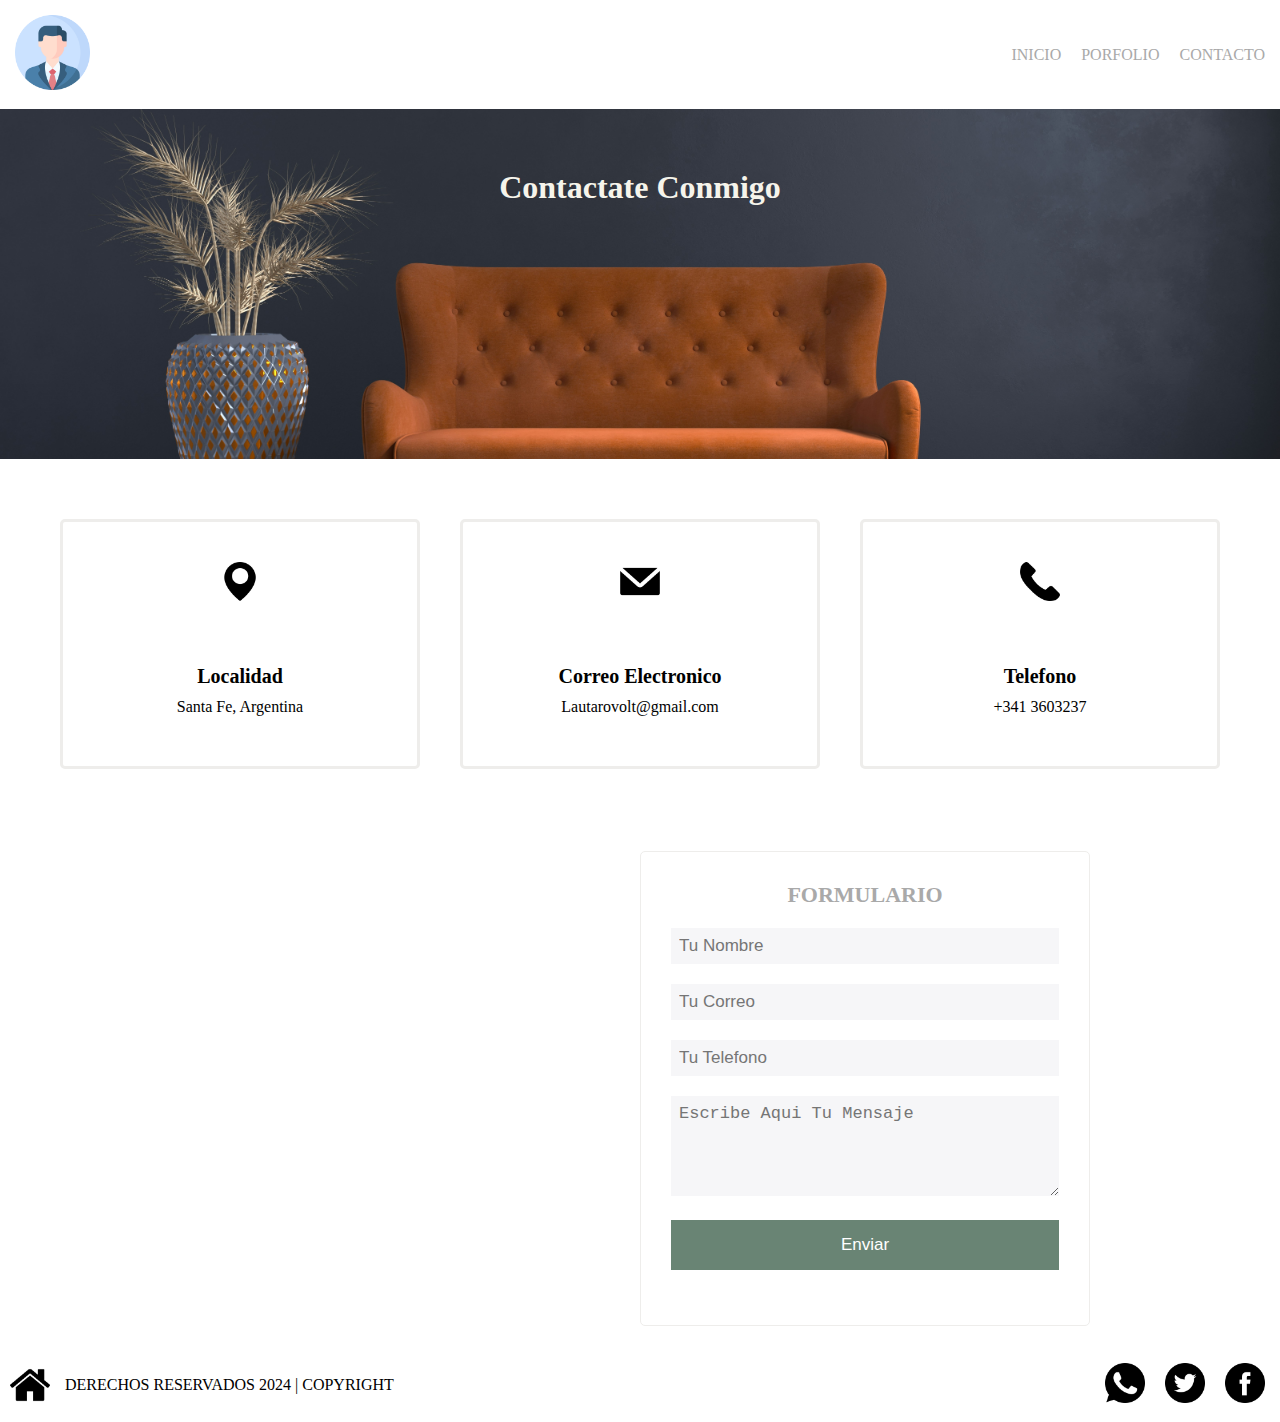
==== pages/contacto.html @ 1a922ec0 "primer uso de git en el proyecto" ====
<!DOCTYPE html>
<html lang="en">
<head>
    <meta charset="UTF-8">
    <meta name="viewport" content="width=device-width, initial-scale=1.0">
    <title>Contacto</title>
    <link rel="stylesheet" href="../css/estilos.css">
</head>
<body>
    <header>
        <div>
            <img src="../assets/Perfil.png" alt="Logo">
        </div>
        <nav>
            <ul>
                <li><a href="../index.html">Inicio</a></li>
                <li><a href="../pages/porfolio.html">Porfolio</a></li>
                <li><a href="#">Contacto</a></li>
            </ul>
        </nav>
    </header>
    <main>
        <section class="seccion-contacto">
            <h1>Contactate Conmigo</h1>
        </section>
        <section class="contenedor-contacto">
            <article class="imagenes-contacto">
                <div class="imagen-contacto">
                    <img src="../assets/Logo Localidad.png" alt="Logo Localidad">
                </div>
                <div class="info-contacto">
                    <h3>Localidad</h3>
                    <p>Santa Fe, Argentina</p>
                </div>
            </article>
            <article class="imagenes-contacto">
                <div class="imagen-contacto">
                    <img src="../assets/Logo Correo.png" alt="Logo Correo Electronico">
                </div>
                <div class="info-contacto">
                    <h3>Correo Electronico</h3>
                    <p>Lautarovolt@gmail.com</p>
                </div>
            </article>
            <article class="imagenes-contacto">
                <div class="imagen-contacto">
                    <img src="../assets/Logo Telefono.png" alt="Logo Telefono">
                </div>
                <div class="info-contacto">
                    <h3>Telefono</h3>
                    <p>+341 3603237</p>
                </div>
            </article>
        </section>
        <section class="formulario">
            <article>
                <iframe src="https://www.google.com/maps/embed?pb=!1m18!1m12!1m3!1d3348.423178170057!2d-60.65521032413489!3d-32.93983507154502!2m3!1f0!2f0!3f0!3m2!1i1024!2i768!4f13.1!3m3!1m2!1s0x95b7ab476f01bbc5%3A0xeac642ffeb2e8c0f!2sBlvd.%20Oro%C3%B1o%20480%2C%20S2000%20Rosario%2C%20Santa%20Fe!5e0!3m2!1ses!2sar!4v1725413335320!5m2!1ses!2sar" width="450" height="475" style="border:0;" allowfullscreen="" loading="lazy" referrerpolicy="no-referrer-when-downgrade"></iframe>
            </article>
            <article>
                <form action="">
                    <h2>Formulario</h2>
                    <input type="text" name="Tu Nombre" placeholder="Tu Nombre">
                    <input type="text" name="Tu Correo" placeholder="Tu Correo">
                    <input type="text" name="Tu Telefono" placeholder="Tu Telefono">
                    <textarea name="Tu Mensaje" placeholder="Escribe Aqui Tu Mensaje"></textarea>
                    <input type="button" value="Enviar" id="boton">
                </form>
            </article>
        </section>
    </main>
    <footer>
        <article class="articuloFooter">
            <img src="../assets/Logo.png" alt="Logo">
            <p>Derechos Reservados 2024 | Copyright</p>
        </article>
        <article>
            <ul class="iconos">
                <li><a href="https://web.whatsapp.com"><img src="../assets/Icono WhatsApp.png" alt="WhatsApp"></a></li>
                <li><a href="https://x.com/home"><img src="../assets/Icono Twitter.png" alt="Twitter"></a></li>
                <li><a href="https://www.instagram.com"><img src="../assets/Icono Facebook.png" alt="Facebook"></a></li>
            </ul>
        </article>
    </footer>
</body>
</html>
---- css/estilos.css ----
* {
    margin: 0;
    padding: 0;
    box-sizing: border-box;
}
header {
    display: flex;
    flex-direction: row;
    flex-wrap: nowrap;
    justify-content: space-between;
}
header div img {
    height: 75px;
    margin: 15px;
}
nav {
    align-self: center;
}
nav ul {
    display: flex;
    flex-direction: row;
    flex-wrap: nowrap;
    margin: 5px;
}
nav ul li {
    list-style-type: none;
    text-transform: uppercase;
    padding: 10px;
}
nav ul li a {
    text-decoration: none;
    color: #A9A9A9;
}
nav ul li a:hover {
    cursor: pointer;
    color: black;
}

.presentacion {
    display: flex;
    background-color: #E9E9E9;
}
.presentacion-info {
    text-align: center;
    margin: 30px;
    padding: 10px;
}
.presentacion-info h2 {
    color: #E8B86D;
    text-transform: uppercase;
    font-weight: bold;
    padding: 10px;
}
.presentacion-info p {
    padding: 15px;
    font-size: 20px;
}
.presentacion-info button {
    background-color: black;
    color: white;
    text-transform: uppercase;
    margin: 5px;
    padding: 10px;
    border: 1px solid black;
}
.presentacion-info button:hover {
    cursor: pointer;
    background-color: #222831;
}
.presentacion-imagen img {
    width: 400px;
    height: 450px;
    object-fit: cover;
    border-radius: 5px;
}

.titulo-sumario h2 {
    color: #E8B86D;
    text-transform: uppercase;
    margin: 15px;
    padding: 5px;
    border-bottom: 1px solid #E9E9E9;
}

.info-sumario {
    display: flex;
    flex-direction: row;
    flex-wrap: nowrap;
}
.info-sumario div h3 {
    padding: 15px;
    margin: 5px;
    text-transform: uppercase;
}
.info-sumario div p {
    padding: 20px 20px;
    font-size: 18px;
}

.titulo-estudios {
    background-color: #D8D8D8;
    color: #E8B86D;
    text-align: center;
    text-transform: uppercase;
    margin: 11px;
    padding: 20px 20px;
}

.contenedor-carreras {
    display: flex;
    flex-direction: row;
    flex-wrap: nowrap;
    justify-content: space-between;
    background-color: #E9E9E9;
    margin: 10px;
    padding: 30px 30px;
}
.imagenes {
    width: 250px;
    height: 300px;
    border-radius: 5px;
    margin: 5px;
    background-color: rgba(211, 211, 211, 0.240);
    box-shadow: 5px 5px 10px rgba(0, 0, 0, 0.440);
}
.imagenes .card-imagen {
    width: 100%;
    height: 60%;
}
.imagenes .card-imagen img {
    width: 100%;
    height: 100%;
    object-fit: cover;
}
.imagenes .card-info {
    text-align: center;
    padding: 30px;
}
.imagenes .card-info h3 {
    text-transform: uppercase;
}
.imagenes .card-info button {
    margin: 10px;
    padding: 5px;
    background-color: black;
    border: 1px solid black;
    border-radius: 4px;
}
.imagenes .card-info button:hover {
    cursor: pointer;
    background-color: #222831;
    color: #E9E9E9;
}
.imagenes .card-info button a {
    text-decoration: none;
    color: white;
}

footer {
    display: flex;
    flex-direction: row;
    flex-wrap: nowrap;
    justify-content: space-between;
    padding-top: 20px;
}
.articuloFooter {
    display: flex;
    flex-direction: row;
    flex-wrap: nowrap;
    align-items: center;
}
.articuloFooter img {
    margin: 10px;
}
.articuloFooter p {
    text-transform: uppercase;
}
footer article img {
    height: 40px;
}
.iconos {
    display: flex;
    flex-direction: row;
    flex-wrap: nowrap;
    margin: 5px;
}
.iconos li {
    list-style-type: none;
    padding: 10px;
}


/* --- PORFOLIO ---*/
.introduccion-porfolio {
    background-image: url(../assets/Imagen\ Porfolio\ 2.jpg);
    background-position: center;
    background-size: cover;
    background-attachment: local;
    height: 350px;
    color: white;
}
.introduccion-porfolio h1 {
    font-size: 25px;
    font-weight: bold;
    width: 50%;
    margin: 5px;
    padding: 10px;
}
.introduccion-porfolio p {
    font-size: 18px;
    width: 30%;
    margin: 15px;
}
.introduccion-porfolio button {
    background-color: #102C50;
    color: white;
    margin: 15px;
    padding: 10px;
    border: #102C50;
}
.introduccion-porfolio button:hover {
    cursor: pointer;
    background-color: #405D70;
}
.contenedor-porfolio {
    display: flex;
    flex-direction: row;
    flex-wrap: nowrap;
    justify-content: space-evenly;
    margin-top: 25px;
    margin-bottom: 25px;
}
.imagenes-porfolio {
    width: 300px;
    height: 275px;
    margin: 5px;
    text-align: center;
    border: 1px solid #E9E9E9;
    border-radius: 5px;
}
.imagenes-porfolio .imagen-porfolio {
    margin-top: 5px;
}
.imagenes-porfolio .imagen-porfolio img {
    width: 25%;
    height: 25%;
    object-fit: cover;
}
.imagenes-porfolio .info-porfolio {
    padding: 10px;
}
.imagenes-porfolio .info-porfolio h3 {
    padding: 10px;
}
.imagenes-porfolio .info-porfolio p {
    padding: 10px;
}
.imagenes-porfolio .info-porfolio button {
    margin: 2px;
    padding: 7px;
    background-color: #102C50;
    color: white;
    border: 1px solid #102C50;
    border-radius: 5px;
}
.imagenes-porfolio .info-porfolio button:hover {
    cursor: pointer;
}
.estudiosUniversitarios {
    display: flex;
    flex-direction: row;
    flex-wrap: nowrap;
    text-align: center;
    align-items: center;
    height: 350px;
    margin: 20px;
}
.estudiosUniversitarios .uca {
    background-color: #DDDDDD;
    padding: 20px;
    border: 1px solid #E9E9E9;
}
.estudiosUniversitarios .uca h3 {
    font-size: 22px;
    font-weight: bold;
    padding: 10px;
}
.estudiosUniversitarios .uca p {
    font-size: 18px;
    padding: 10px 10px;
}
.estudiosUniversitarios .siglo {
    background-color: #B0C5A4;
    padding: 20px;
    border: 1px solid #E9E9E9;
}
.estudiosUniversitarios .siglo h3 {
    font-size: 22px;
    font-weight: bold;
    padding: 10px;
}
.estudiosUniversitarios .siglo p {
    font-size: 18px;
    padding: 10px 10px;
}
.titulo-parrafo-coderhouse {
    text-align: center;
}
.titulo-parrafo-coderhouse h2, p {
    padding: 5px;
}
.titulo-parrafo-coderhouse h2 {
    text-transform: uppercase;
}
.titulo-parrafo-coderhouse p {
    font-size: 18px;
    font-style: oblique;
}
.coderhouse {
    display: grid;
    grid-template-columns: 2fr 2fr 2fr;
    justify-items: center;
    gap: 15px;
    margin-top: 20px;
}
.contenedor-cursos {
    width: 250px;
    height: 225px;
    border: 1px solid #DDDDDD;
}
.contenedor-cursos:hover {
    cursor: pointer;
    background-color: #222831;
    color: white;
}
.contenedor-cursos .info-cursos {
    display: flex;
    flex-direction: row;
    flex-wrap: nowrap;
    align-items: center;
}
.contenedor-cursos .info-cursos img {
    width: 20%;
    height: 20%;
    object-fit: contain;
    margin: 5px;
}
.contenedor-cursos .info-cursos h3 {
    margin-left: 5px;
}
.contenedor-cursos .parrafo-cursos {
    margin: 10px;
    text-align: center;
}


/* --- CONTACTO --- */
.seccion-contacto {
    height: 350px;
    background-image: url(../assets/Imagen\ Contacto\ 2.jpg);
    background-position: center;
    background-size: cover;
    background-attachment: scroll;
}
.seccion-contacto h1{
    color: #F6F4EB;
    font-weight: bold;
    text-align: center;
    padding: 60px;
}
.contenedor-contacto {
    display: flex;
    flex-direction: row;
    flex-wrap: nowrap;
    justify-content: space-between;
    margin: 10px;
    padding: 30px;
}
.imagenes-contacto {
    width: 450px;
    height: 250px;
    border-radius: 5px;
    margin: 20px;
    padding: 40px;
    border: 3px solid #EEEDEB;
}
.imagenes-contacto:hover {
    cursor: pointer;
    background-color: #222831;
    color: #A9A9A9;
}
.imagenes-contacto .imagen-contacto {
    width: 100%;
    height: 60%;
    text-align: center;
}
.imagenes-contacto .imagen-contacto img {
    width: 40%;
    height: 40%;
    object-fit: contain;
}
.imagenes-contacto .info-contacto {
    text-align: center;
}
.imagenes-contacto .info-contacto h3 {
    font-weight: bold;
    font-size: 20px;
    padding: 5px;
}
.imagenes-contacto .info-contacto p {
    text-align: center;
    padding: 5px;
}
.formulario {
    display: flex;
    flex-direction: row;
    flex-wrap: nowrap;
    justify-content: center;
    align-items: center;
}
iframe {
    margin-top: 20px;
}
form {
    width: 450px;
    height: 475px;
    margin: auto;
    padding: 30px 30px;
    margin-top: 20px;
    box-sizing: border-box;
    border-radius: 5px;
    border: 1px solid #EEEDEB;
}
form h2 {
    color: #A9A9A9;
    text-transform: uppercase;
    text-align: center;
    font-size: 22px;
    margin-bottom: 20px;
}
input, textarea {
    background-color: #F6F6F8;
    width: 100%;
    margin-bottom: 20px;
    padding: 8px;
    box-sizing: border-box;
    font-size: 17px;
    border: none;
}
textarea {
    min-height: 100px;
    max-height: 200px;
    min-width: 100%;
}
#boton {
    padding: 15px;
    background-color: #698474;
    color: white;
}
#boton:hover {
    cursor: pointer;
    background-color: #43766C;
}


/* --- MEDIA QUERIES INDEX --- */
@media (max-width:768px){
    .presentacion-info {
        margin: 20px;
    }
    .presentacion-info h2 {
        font-size: 22px;
    }
    .presentacion-info p {
        font-size: 18px;
        padding: 10px;
    }
    .presentacion-info button {
        padding: 8px;
    }
    .titulo-sumario h2 {
        font-size: 22px;
    }
    .titulo-estudios {
        background-color: transparent;
    }
    .titulo-estudios h2 {
        font-size: 22px;
    }
    .contenedor-carreras {
        display: grid;
        justify-content: center;
        background-color: transparent;
        padding: 20px 20px;
    }
    .imagenes {
        width: 200px;
        height: 250px;
    }
    .imagenes .card-info {
        padding: 20px;
    }
    .imagenes .card-info h3 {
        font-size: 16px;
    }
    .iconos li {
        padding: 5px;
    }
}

@media (min-width:426px) and (max-width:696px){
    header div img {
        margin: 10px;
        height: 65px;
    }
    nav ul li {
        padding: 5px;
    }
    .presentacion-info {
        margin: 15px;
        padding: 5px;
    }
    .presentacion-info h2 {
        font-size: 20px;
    }
    .presentacion-info p {
        font-size: 17px;
    }
    .presentacion-info button {
        font-size: 12px;
    }
    .presentacion-imagen img {
        display: none;
    }
    .titulo-sumario h2 {
        font-size: 20px;
        margin: 10px;
    }
    .info-sumario div h3 {
        font-size: 18px;
        padding: 10px;
    }
    .info-sumario div p {
        font-size: 17px;
        padding: 15px 15px;
    }
    .titulo-estudios {
        margin: 10px;
    }
    .titulo-estudios h2 {
        font-size: 20px;
    }
    .contenedor-carreras {
        padding: 15px 15px;
    }
    .imagenes .card-info {
        padding: 15px;
    }
    footer article img {
        height: 35px;
    }
    .articuloFooter p {
        font-size: 15px;
    }
}

@media (max-width:425px){
    header div img {
        margin: 10px;
        height: 55px;
    }
    nav ul li {
        font-size: 14px;
        padding: 5px;
    }
    .presentacion-info {
        margin: 10px;
        padding: 5px;
    }
    .presentacion-info h2 {
        font-size: 18px;
    }
    .presentacion-info p {
        font-size: 15px;
    }
    .presentacion-info button {
        font-size: 10px;
        background-color: #E8B86D;
        border: #E8B86D;
    }
    .presentacion-info button:hover {
        background-color: black;
    }
    .presentacion-imagen img {
        display: none;
    }
    .titulo-sumario {
        text-align: center;
        padding-top: 5px;
    }
    .titulo-sumario h2 {
        font-size: 18px;
        margin: 10px;
    }
    .info-sumario div h3 {
        font-size: 16px;
        padding: 10px;
        text-align: center;
    }
    .info-sumario div p {
        font-size: 15px;
        padding: 10px 10px;
        text-align: center;
    }
    .titulo-estudios {
        margin: 10px;
    }
    .titulo-estudios h2 {
        font-size: 18px;
    }
    .contenedor-carreras {
        padding: 10px 10px;
    }
    .imagenes {
        width: 175px;
        height: 225px;
    }
    .imagenes .card-info {
        padding: 15px;
    }
    .imagenes .card-info h3 {
        font-size: 14px;
    }
    .imagenes .card-info button:hover {
        background-color: #E8B86D;
        border: #E8B86D;
    }
    .imagenes .card-info button a {
        font-size: 12px;
    }
    footer {
        flex-direction: column-reverse;
        align-items: center;
    }
    footer article img {
        height: 30px;
    }
    .articuloFooter p {
        font-size: 14px;
    }
}

@media (max-width:320px){
    .info-sumario {
        flex-direction: column;
    }
    .articuloFooter img {
        display: none;
    }
}

/* --- MEDIA QUERIES PORFOLIO ---*/
@media (max-width:768px){
    .introduccion-porfolio {
        height: 325px;
    }
    .introduccion-porfolio h1 {
        font-size: 22px;
        width: 40%;
    }
    .introduccion-porfolio p {
        margin: 10px;
    }
    .imagenes-porfolio {
        width: 275px;
        height: 250px;
    }
    .imagenes-porfolio .imagen-porfolio img {
        width: 20%;
        height: 20%;
    }
    .imagenes-porfolio .info-porfolio {
        padding: 5px;
    }
    .imagenes-porfolio .info-porfolio h3 {
        padding: 5px;
    }
    .imagenes-porfolio .info-porfolio button {
        padding: 5px;
    }
    .estudiosUniversitarios {
        flex-direction: column;
        height: 450px;
        margin: 5px;
    }
    .estudiosUniversitarios .uca {
        padding: 15px;
    }
    .estudiosUniversitarios .siglo {
        background-color: #295F98;
        color: white;
        padding: 15px;
    }
    .titulo-parrafo-coderhouse h2 {
        font-size: 22px;
    }
    .coderhouse {
        grid-template-columns: 3fr 3fr;
        gap: 10px;
    }
    .contenedor-cursos {
        width: 225px;
        height: 200px;
    }
    .contenedor-cursos .info-cursos {
        justify-content: center;
    }
    .contenedor-cursos .info-cursos h3 {
        font-size: 18px;
    }
}

@media (min-width:626px) and (max-width:726px){
    .introduccion-porfolio h1 {
        font-size: 20px;
        width: 35%;
    }
    .introduccion-porfolio button {
        margin: 10px;
        margin-left: 15px;
    }
    .contenedor-porfolio {
        flex-direction: column;
        align-items: center;
    }
    .imagenes-porfolio {
        width: 250px;
        height: 225px;
    }
    .imagenes-porfolio .info-porfolio p {
        padding: 5px;
    }
    .estudiosUniversitarios {
        height: 400px;
    }
    .estudiosUniversitarios .uca {
        padding: 10px;
    }
    .estudiosUniversitarios .siglo {
        padding: 10px;
    }
    .estudiosUniversitarios .uca h3 {
        font-size: 20px;
        padding: 5px;
    }
    .estudiosUniversitarios .uca p {
        font-size: 17px;
        padding: 5px 5px;
    }
    .estudiosUniversitarios .siglo h3 {
        font-size: 20px;
        padding: 5px;
    }
    .estudiosUniversitarios .siglo p {
        font-size: 17px;
        padding: 5px 5px;
    }
}

@media (min-width:426px) and (max-width:625px){
    .introduccion-porfolio h1 {
        width: 100%;
        text-align: center;
    }
    .introduccion-porfolio button {
        display: none;
    }
    .introduccion-porfolio p {
        display: none;
    }
    .contenedor-porfolio {
        flex-direction: column;
        align-items: center;
    }
    .imagenes-porfolio {
        width: 250px;
        height: 225px;
    }
    .imagenes-porfolio .info-porfolio p {
        padding: 5px;
    }
    .estudiosUniversitarios {
        display: none;
    }
}

@media (max-width:425px){
    .introduccion-porfolio {
        height: 275px;
    }
    .introduccion-porfolio h1 {
        display: none;
    }
    .introduccion-porfolio button {
        display: none;
    }
    .introduccion-porfolio p {
        display: none;
    }
    .contenedor-porfolio {
        flex-direction: column;
        align-items: center;
    }
    .imagenes-porfolio {
        width: 225px;
        height: 225px;
    }
    .imagenes-porfolio .info-porfolio h3 {
        font-size: 18px;
    }
    .imagenes-porfolio .info-porfolio p {
        font-size: 15px;
        padding: 5px;
    }
    .imagenes-porfolio .info-porfolio button {
        font-size: 12px;
    }
    .estudiosUniversitarios {
        display: none;
    }
    .titulo-parrafo-coderhouse h2 {
        font-size: 20px;
    }
    .titulo-parrafo-coderhouse p {
        font-size: 16px;
    }
    .coderhouse {
        gap: 5px;
    }
    .contenedor-cursos {
        width: 200px;
    }
    .contenedor-cursos .parrafo-cursos {
        margin: 5px;
    }
    .contenedor-cursos .parrafo-cursos p {
        font-size: 15px;
    }
}

/* --- MEDIA QUERIES CONTACTO --- */
@media (min-width:769px) and (max-width:929px){
    .contenedor-contacto {
        padding: 25px;
    }
    .imagenes-contacto {
        width: 400px;
        height: 200px;
    }
    .formulario {
        flex-direction: column;
    }
}

@media (max-width:768px){
    .contenedor-contacto {
        padding: 25px;
    }
    .imagenes-contacto {
        width: 400px;
        height: 200px;
    }
    .formulario {
        flex-direction: column;
    }
    .formulario article iframe {
        height: 400px;
    }
    .formulario input, textarea {
        margin-bottom: 15px;
    }
    .formulario article form {
        height: 400px;
        padding: 15px 15px;
    }
    #boton {
        padding: 5px;
    }
}

@media (min-width:667px) and (max-width:767px){
    .contenedor-contacto {
        flex-direction: column;
        align-items: center;
        margin: 0;
    }
    .imagenes-contacto {
        padding: 30px; 
    }
}

@media (min-width:426px) and (max-width:666px){
    .seccion-contacto {
        height: 300px;
    }
    .seccion-contacto h1 {
        font-size: 22px;
    }
    .contenedor-contacto {
        flex-direction: column;
        align-items: center;
        margin: 0;
        padding: 20px;
    }
    .imagenes-contacto {
        width: 350px;
        height: 200px;
        padding: 25px;
    }
    .formulario {
        flex-direction: column;
    }
    .formulario article iframe {
        height: 350px;
    }
    .formulario input, textarea {
        font-size: 16px;
        margin-bottom: 10px;
    }
    .formulario article form {
        height: 375px;
        padding: 15px 15px;
    }
    #boton {
        padding: 5px;
    }
}

@media (min-width:426px) and (max-width:526px) {
    .formulario article iframe {
        display: none;
    }
    .formulario article form {
        margin-top: 10px;
    }
}

@media (max-width:425px){
    .seccion-contacto {
        height: 250px;
    }
    .seccion-contacto h1 {
        font-size: 20px;
        padding: 40px;
    }
    .contenedor-contacto {
        flex-direction: column;
        align-items: center;
        margin: 0;
        padding: 20px;
    }
    .imagenes-contacto {
        width: 300px;
        height: 175px;
        padding: 20px;
    }
    .imagenes-contacto .imagen-contacto {
        height: 50%;
    }
    .imagenes-contacto .info-contacto h3 {
        font-size: 20px;
    }
    .formulario {
        flex-direction: column;
    }
    .formulario article iframe {
        display: none;
    }
    .formulario input, textarea {
        font-size: 16px;
        margin-bottom: 10px;
    }
    .formulario article form {
        height: 350px;
        width: 400px;
        padding: 10px 10px;
        margin-top: 10px;
    }
    .formulario form h2 {
        font-size: 20px;
    }
    .formulario input, textarea {
        font-size: 15px;
    }
    #boton {
        padding: 5px;
    }
}

@media (max-width:375px){
    .seccion-contacto {
        height: 200px;
    }
    .seccion-contacto h1 {
        display: none;
    }
    .imagenes-contacto {
        width: 250px;
        height: 150px;
    }
    .imagenes-contacto .info-contacto h3 {
        font-size: 18px;
    }
    .imagenes-contacto .info-contacto p {
        font-size: 15px;
    }
    .formulario article form {
        height: 330px;
        width: 350px;
        margin-top: 0;
    }
    .formulario article form h2 {
        font-size: 18px;
    }
    .formulario input, textarea {
        font-size: 14px;
    }
    .formulario button {
        font-size: 14px;
    }
}
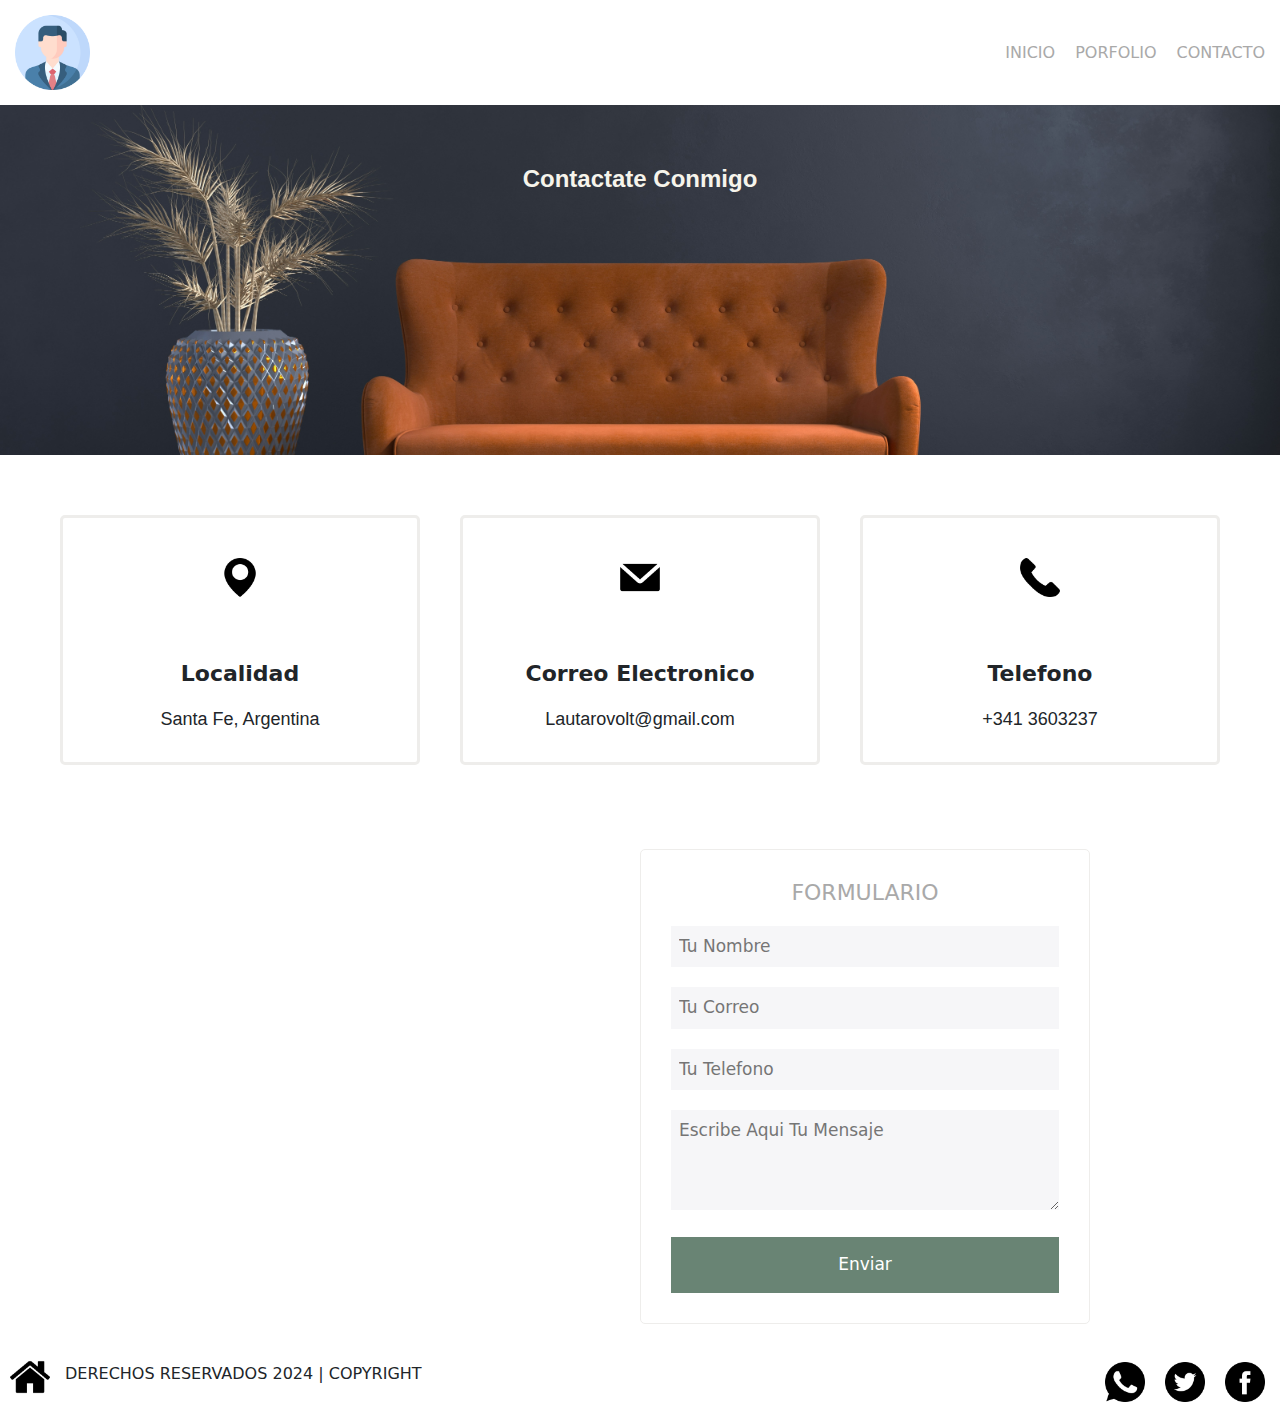
==== commit bc2d8eed: "proyecto curriculum vitae  con cambios de bootstrap" ====
--- a/pages/contacto.html
+++ b/pages/contacto.html
@@ -4,6 +4,7 @@
     <meta charset="UTF-8">
     <meta name="viewport" content="width=device-width, initial-scale=1.0">
     <title>Contacto</title>
+    <link href="https://cdn.jsdelivr.net/npm/bootstrap@5.3.3/dist/css/bootstrap.min.css" rel="stylesheet" integrity="sha384-QWTKZyjpPEjISv5WaRU9OFeRpok6YctnYmDr5pNlyT2bRjXh0JMhjY6hW+ALEwIH" crossorigin="anonymous">
     <link rel="stylesheet" href="../css/estilos.css">
 </head>
 <body>
@@ -81,5 +82,7 @@
             </ul>
         </article>
     </footer>
+    <script src="https://cdn.jsdelivr.net/npm/@popperjs/core@2.11.8/dist/umd/popper.min.js" integrity="sha384-I7E8VVD/ismYTF4hNIPjVp/Zjvgyol6VFvRkX/vR+Vc4jQkC+hVqc2pM8ODewa9r" crossorigin="anonymous"></script>
+    <script src="https://cdn.jsdelivr.net/npm/bootstrap@5.3.3/dist/js/bootstrap.min.js" integrity="sha384-0pUGZvbkm6XF6gxjEnlmuGrJXVbNuzT9qBBavbLwCsOGabYfZo0T0to5eqruptLy" crossorigin="anonymous"></script>
 </body>
 </html>--- a/css/estilos.css
+++ b/css/estilos.css
@@ -33,7 +33,8 @@
 }
 nav ul li a:hover {
     cursor: pointer;
-    color: black;
+    color: #E8B86D;
+    text-decoration: underline;
 }
 
 .presentacion {
@@ -48,16 +49,20 @@
 .presentacion-info h2 {
     color: #E8B86D;
     text-transform: uppercase;
-    font-weight: bold;
+    font-family: 'Gill Sans', 'Gill Sans MT', Calibri, 'Trebuchet MS', sans-serif;
+    font-size: 24px;
     padding: 10px;
 }
 .presentacion-info p {
     padding: 15px;
+    font-family: 'Trebuchet MS', 'Lucida Sans Unicode', 'Lucida Grande', 'Lucida Sans', Arial, sans-serif;
     font-size: 20px;
 }
 .presentacion-info button {
     background-color: black;
     color: white;
+    font-family: Arial, Helvetica, sans-serif;
+    font-size: 14px;
     text-transform: uppercase;
     margin: 5px;
     padding: 10px;
@@ -76,6 +81,8 @@
 
 .titulo-sumario h2 {
     color: #E8B86D;
+    font-family: 'Gill Sans', 'Gill Sans MT', Calibri, 'Trebuchet MS', sans-serif;
+    font-size: 24px;
     text-transform: uppercase;
     margin: 15px;
     padding: 5px;
@@ -88,11 +95,15 @@
     flex-wrap: nowrap;
 }
 .info-sumario div h3 {
+    font-family: 'Gill Sans', 'Gill Sans MT', Calibri, 'Trebuchet MS', sans-serif;
+    font-size: 22px;
     padding: 15px;
     margin: 5px;
     text-transform: uppercase;
 }
 .info-sumario div p {
+    font-family: 'Trebuchet MS', 'Lucida Sans Unicode', 'Lucida Grande', 'Lucida Sans', Arial, sans-serif;
+    font-size: 20px;
     padding: 20px 20px;
     font-size: 18px;
 }
@@ -104,6 +115,10 @@
     text-transform: uppercase;
     margin: 11px;
     padding: 20px 20px;
+}
+.titulo-estudios h2 {
+    font-family: 'Gill Sans', 'Gill Sans MT', Calibri, 'Trebuchet MS', sans-serif;
+    font-size: 24px;
 }
 
 .contenedor-carreras {
@@ -134,12 +149,16 @@
 }
 .imagenes .card-info {
     text-align: center;
-    padding: 30px;
+    padding: 20px;
 }
 .imagenes .card-info h3 {
+    font-family: Arial, Helvetica, sans-serif;
+    font-size: 20px;
     text-transform: uppercase;
 }
 .imagenes .card-info button {
+    font-family: 'Trebuchet MS', 'Lucida Sans Unicode', 'Lucida Grande', 'Lucida Sans', Arial, sans-serif;
+    font-size: 14px;
     margin: 10px;
     padding: 5px;
     background-color: black;
@@ -170,6 +189,7 @@
     align-items: center;
 }
 .articuloFooter img {
+    align-self: baseline;
     margin: 10px;
 }
 .articuloFooter p {
@@ -200,21 +220,24 @@
     color: white;
 }
 .introduccion-porfolio h1 {
-    font-size: 25px;
+    font-family: 'Gill Sans', 'Gill Sans MT', Calibri, 'Trebuchet MS', sans-serif;
+    font-size: 24px;
     font-weight: bold;
     width: 50%;
-    margin: 5px;
+    margin: 10px;
     padding: 10px;
 }
 .introduccion-porfolio p {
-    font-size: 18px;
+    font-family: 'Trebuchet MS', 'Lucida Sans Unicode', 'Lucida Grande', 'Lucida Sans', Arial, sans-serif;
+    font-size: 20px;
     width: 30%;
     margin: 15px;
 }
 .introduccion-porfolio button {
     background-color: #102C50;
     color: white;
-    margin: 15px;
+    font-size: 14px;
+    margin: 20px;
     padding: 10px;
     border: #102C50;
 }
@@ -227,12 +250,12 @@
     flex-direction: row;
     flex-wrap: nowrap;
     justify-content: space-evenly;
-    margin-top: 25px;
+    margin-top: 35px;
     margin-bottom: 25px;
 }
 .imagenes-porfolio {
-    width: 300px;
-    height: 275px;
+    width: 325px;
+    height: 325px;
     margin: 5px;
     text-align: center;
     border: 1px solid #E9E9E9;
@@ -247,19 +270,23 @@
     object-fit: cover;
 }
 .imagenes-porfolio .info-porfolio {
-    padding: 10px;
+    padding: 5px;
 }
 .imagenes-porfolio .info-porfolio h3 {
-    padding: 10px;
+    font-family: 'Gill Sans', 'Gill Sans MT', Calibri, 'Trebuchet MS', sans-serif;
+    font-size: 22px;
+    padding: 5px;
 }
 .imagenes-porfolio .info-porfolio p {
-    padding: 10px;
+    font-family: 'Trebuchet MS', 'Lucida Sans Unicode', 'Lucida Grande', 'Lucida Sans', Arial, sans-serif;
+    font-size: 18px;
 }
 .imagenes-porfolio .info-porfolio button {
-    margin: 2px;
+    margin: 5px;
     padding: 7px;
     background-color: #102C50;
     color: white;
+    font-size: 14px;
     border: 1px solid #102C50;
     border-radius: 5px;
 }
@@ -281,11 +308,13 @@
     border: 1px solid #E9E9E9;
 }
 .estudiosUniversitarios .uca h3 {
+    font-family: 'Gill Sans', 'Gill Sans MT', Calibri, 'Trebuchet MS', sans-serif;
     font-size: 22px;
     font-weight: bold;
     padding: 10px;
 }
 .estudiosUniversitarios .uca p {
+    font-family: 'Trebuchet MS', 'Lucida Sans Unicode', 'Lucida Grande', 'Lucida Sans', Arial, sans-serif;
     font-size: 18px;
     padding: 10px 10px;
 }
@@ -295,11 +324,13 @@
     border: 1px solid #E9E9E9;
 }
 .estudiosUniversitarios .siglo h3 {
+    font-family: 'Gill Sans', 'Gill Sans MT', Calibri, 'Trebuchet MS', sans-serif;
     font-size: 22px;
     font-weight: bold;
     padding: 10px;
 }
 .estudiosUniversitarios .siglo p {
+    font-family: 'Trebuchet MS', 'Lucida Sans Unicode', 'Lucida Grande', 'Lucida Sans', Arial, sans-serif;
     font-size: 18px;
     padding: 10px 10px;
 }
@@ -310,10 +341,13 @@
     padding: 5px;
 }
 .titulo-parrafo-coderhouse h2 {
+    font-family: 'Gill Sans', 'Gill Sans MT', Calibri, 'Trebuchet MS', sans-serif;
+    font-size: 24px;
     text-transform: uppercase;
 }
 .titulo-parrafo-coderhouse p {
-    font-size: 18px;
+    font-family: 'Trebuchet MS', 'Lucida Sans Unicode', 'Lucida Grande', 'Lucida Sans', Arial, sans-serif;
+    font-size: 20px;
     font-style: oblique;
 }
 .coderhouse {
@@ -327,6 +361,8 @@
     width: 250px;
     height: 225px;
     border: 1px solid #DDDDDD;
+    margin-top: 35px;
+    margin-bottom: 25px;
 }
 .contenedor-cursos:hover {
     cursor: pointer;
@@ -346,11 +382,17 @@
     margin: 5px;
 }
 .contenedor-cursos .info-cursos h3 {
+    font-family: 'Gill Sans', 'Gill Sans MT', Calibri, 'Trebuchet MS', sans-serif;
+    font-size: 22px;
     margin-left: 5px;
 }
 .contenedor-cursos .parrafo-cursos {
     margin: 10px;
     text-align: center;
+}
+.contenedor-cursos .parrafo-cursos p {
+    font-family: 'Trebuchet MS', 'Lucida Sans Unicode', 'Lucida Grande', 'Lucida Sans', Arial, sans-serif;
+    font-size: 16px;
 }
 
 
@@ -364,6 +406,8 @@
 }
 .seccion-contacto h1{
     color: #F6F4EB;
+    font-family: 'Gill Sans', 'Gill Sans MT', Calibri, 'Trebuchet MS', sans-serif;
+    font-size: 24px;
     font-weight: bold;
     text-align: center;
     padding: 60px;
@@ -404,10 +448,12 @@
 }
 .imagenes-contacto .info-contacto h3 {
     font-weight: bold;
-    font-size: 20px;
+    font-size: 22px;
     padding: 5px;
 }
 .imagenes-contacto .info-contacto p {
+    font-family: 'Trebuchet MS', 'Lucida Sans Unicode', 'Lucida Grande', 'Lucida Sans', Arial, sans-serif;
+    font-size: 18px;
     text-align: center;
     padding: 5px;
 }
@@ -498,10 +544,13 @@
         height: 250px;
     }
     .imagenes .card-info {
-        padding: 20px;
+        padding: 10px;
     }
     .imagenes .card-info h3 {
-        font-size: 16px;
+        font-size: 18px;
+    }
+    .imagenes .card-info button {
+        margin: 5px;
     }
     .iconos li {
         padding: 5px;
@@ -626,14 +675,15 @@
         height: 225px;
     }
     .imagenes .card-info {
-        padding: 15px;
+        padding: 10px;
     }
     .imagenes .card-info h3 {
-        font-size: 14px;
+        font-size: 16px;
     }
     .imagenes .card-info button:hover {
         background-color: #E8B86D;
         border: #E8B86D;
+        margin: 0;
     }
     .imagenes .card-info button a {
         font-size: 12px;
@@ -660,20 +710,52 @@
 }
 
 /* --- MEDIA QUERIES PORFOLIO ---*/
+@media (max-width:1024px){
+    .introduccion-porfolio {
+        height: 375px;
+    }
+    .introduccion-porfolio button {
+        margin: 5px;
+        margin-left: 20px;
+    }
+    .imagenes-porfolio .info-porfolio p {
+        margin-bottom: 0;
+    }
+    .estudiosUniversitarios {
+        height: 375px;
+    }
+}
+@media (min-width:769px) and (max-width:1014px) {
+    .introduccion-porfolio button {
+        display: none;
+    }
+    .estudiosUniversitarios {
+        height: 425px;
+    }
+}
+@media (min-width:769px) and (max-width:839px) {
+    .estudiosUniversitarios {
+        height: 475px;
+    }
+}
 @media (max-width:768px){
     .introduccion-porfolio {
-        height: 325px;
+        height: 350px;
     }
     .introduccion-porfolio h1 {
         font-size: 22px;
         width: 40%;
     }
     .introduccion-porfolio p {
+        font-size: 18px;
         margin: 10px;
+    }
+    .introduccion-porfolio button {
+        display: none;
     }
     .imagenes-porfolio {
         width: 275px;
-        height: 250px;
+        height: 275px;
     }
     .imagenes-porfolio .imagen-porfolio img {
         width: 20%;
@@ -683,14 +765,19 @@
         padding: 5px;
     }
     .imagenes-porfolio .info-porfolio h3 {
-        padding: 5px;
+        font-size: 20px;
+        margin-bottom: 0;
+        padding: 5px;
+    }
+    .imagenes-porfolio .info-porfolio p {
+        font-size: 17px;
     }
     .imagenes-porfolio .info-porfolio button {
         padding: 5px;
     }
     .estudiosUniversitarios {
         flex-direction: column;
-        height: 450px;
+        height: 550px;
         margin: 5px;
     }
     .estudiosUniversitarios .uca {
@@ -704,19 +791,34 @@
     .titulo-parrafo-coderhouse h2 {
         font-size: 22px;
     }
+    .titulo-parrafo-coderhouse p {
+        font-size: 18px;
+    }
     .coderhouse {
         grid-template-columns: 3fr 3fr;
         gap: 10px;
     }
     .contenedor-cursos {
         width: 225px;
-        height: 200px;
+        height: 225px;
+    }
+    .contenedor-cursos .parrafo-cursos {
+        margin: 5px;
+    }
+    .contenedor-cursos .parrafo-cursos p {
+        margin-bottom: 0;
     }
     .contenedor-cursos .info-cursos {
         justify-content: center;
     }
     .contenedor-cursos .info-cursos h3 {
         font-size: 18px;
+    }
+}
+
+@media (min-width:426px) and (max-width:746px) {
+    .estudiosUniversitarios {
+        height: 600px;
     }
 }
 
@@ -734,14 +836,17 @@
         align-items: center;
     }
     .imagenes-porfolio {
-        width: 250px;
-        height: 225px;
+        width: 275px;
+        height: 275px;
     }
     .imagenes-porfolio .info-porfolio p {
         padding: 5px;
     }
+    .imagenes-porfolio .info-porfolio button {
+        margin: 0;
+    }
     .estudiosUniversitarios {
-        height: 400px;
+        height: 500px;
     }
     .estudiosUniversitarios .uca {
         padding: 10px;
@@ -783,8 +888,11 @@
         align-items: center;
     }
     .imagenes-porfolio {
-        width: 250px;
-        height: 225px;
+        width: 275px;
+        height: 275px;
+    }
+    .imagenes-porfolio .info-porfolio button {
+        margin: 0;
     }
     .imagenes-porfolio .info-porfolio p {
         padding: 5px;
@@ -812,63 +920,127 @@
         align-items: center;
     }
     .imagenes-porfolio {
+        width: 250px;
+        height: 250px;
+    }
+    .imagenes-porfolio .info-porfolio h3 {
+        font-size: 18px;
+    }
+    .imagenes-porfolio .info-porfolio p {
+        font-size: 15px;
+        padding: 5px;
+    }
+    .imagenes-porfolio .info-porfolio button {
+        font-size: 12px;
+    }
+    .estudiosUniversitarios {
+        display: none;
+    }
+    .titulo-parrafo-coderhouse h2 {
+        font-size: 20px;
+    }
+    .titulo-parrafo-coderhouse p {
+        font-size: 16px;
+    }
+    .coderhouse {
+        gap: 5px;
+    }
+    .contenedor-cursos {
+        width: 200px;
+        height: 250px;
+    }
+    .contenedor-cursos .parrafo-cursos {
+        margin: 5px;
+    }
+    .contenedor-cursos .parrafo-cursos p {
+        font-size: 15px;
+    }
+}
+
+@media (max-width:375px){
+    .introduccion-porfolio {
+        display: none;
+    }
+    .imagenes-porfolio {
         width: 225px;
         height: 225px;
     }
+    .imagenes-porfolio .info-porfolio {
+        padding: 0;
+    }
     .imagenes-porfolio .info-porfolio h3 {
+        font-size: 17px;
+        padding: 10px;
+    }
+    .imagenes-porfolio .info-porfolio p {
+        font-size: 14px;
+    }
+    .titulo-parrafo-coderhouse h2 {
         font-size: 18px;
     }
-    .imagenes-porfolio .info-porfolio p {
+    .titulo-parrafo-coderhouse p {
         font-size: 15px;
-        padding: 5px;
-    }
-    .imagenes-porfolio .info-porfolio button {
-        font-size: 12px;
-    }
-    .estudiosUniversitarios {
-        display: none;
-    }
-    .titulo-parrafo-coderhouse h2 {
-        font-size: 20px;
-    }
-    .titulo-parrafo-coderhouse p {
+    }
+    .contenedor-cursos {
+        height: 200px;
+        margin-top: 25px;
+        margin-bottom: 15px;
+    }
+    .contenedor-cursos .info-cursos h3 {
         font-size: 16px;
     }
+    .contenedor-cursos .parrafo-cursos p {
+        font-size: 14px;
+    }
+    .articuloFooter p {
+        margin: 0;
+        margin-right: 5px;
+        align-self: normal;
+    }
+}
+
+@media (max-width:320px){
     .coderhouse {
-        gap: 5px;
+        grid-template-columns: 1fr;
+        gap: 0;
     }
     .contenedor-cursos {
-        width: 200px;
-    }
-    .contenedor-cursos .parrafo-cursos {
-        margin: 5px;
-    }
-    .contenedor-cursos .parrafo-cursos p {
-        font-size: 15px;
-    }
-}
+        margin-top: 10px;
+        margin-bottom: 10px;
+    }
+}
+
 
 /* --- MEDIA QUERIES CONTACTO --- */
 @media (min-width:769px) and (max-width:929px){
     .contenedor-contacto {
+        justify-content: space-evenly;
+        padding: 25px;
+    }
+    .imagenes-contacto {
+        width: 425px;
+        height: 225px;
+        padding: 30px;
+    }
+    .imagenes-contacto .info-contacto h3 {
+        padding: 0;
+    }
+    .formulario {
+        flex-direction: column;
+    }
+}
+
+@media (max-width:768px){
+    .contenedor-contacto {
+        justify-content: space-evenly;
         padding: 25px;
     }
     .imagenes-contacto {
         width: 400px;
         height: 200px;
     }
-    .formulario {
-        flex-direction: column;
-    }
-}
-
-@media (max-width:768px){
-    .contenedor-contacto {
-        padding: 25px;
-    }
-    .imagenes-contacto {
-        width: 400px;
-        height: 200px;
+    .imagenes-contacto .info-contacto h3 {
+        padding: 0;
     }
     .formulario {
         flex-direction: column;
@@ -981,7 +1153,7 @@
         margin-bottom: 10px;
     }
     .formulario article form {
-        height: 350px;
+        height: 360px;
         width: 400px;
         padding: 10px 10px;
         margin-top: 10px;
@@ -1015,7 +1187,7 @@
         font-size: 15px;
     }
     .formulario article form {
-        height: 330px;
+        height: 350px;
         width: 350px;
         margin-top: 0;
     }
